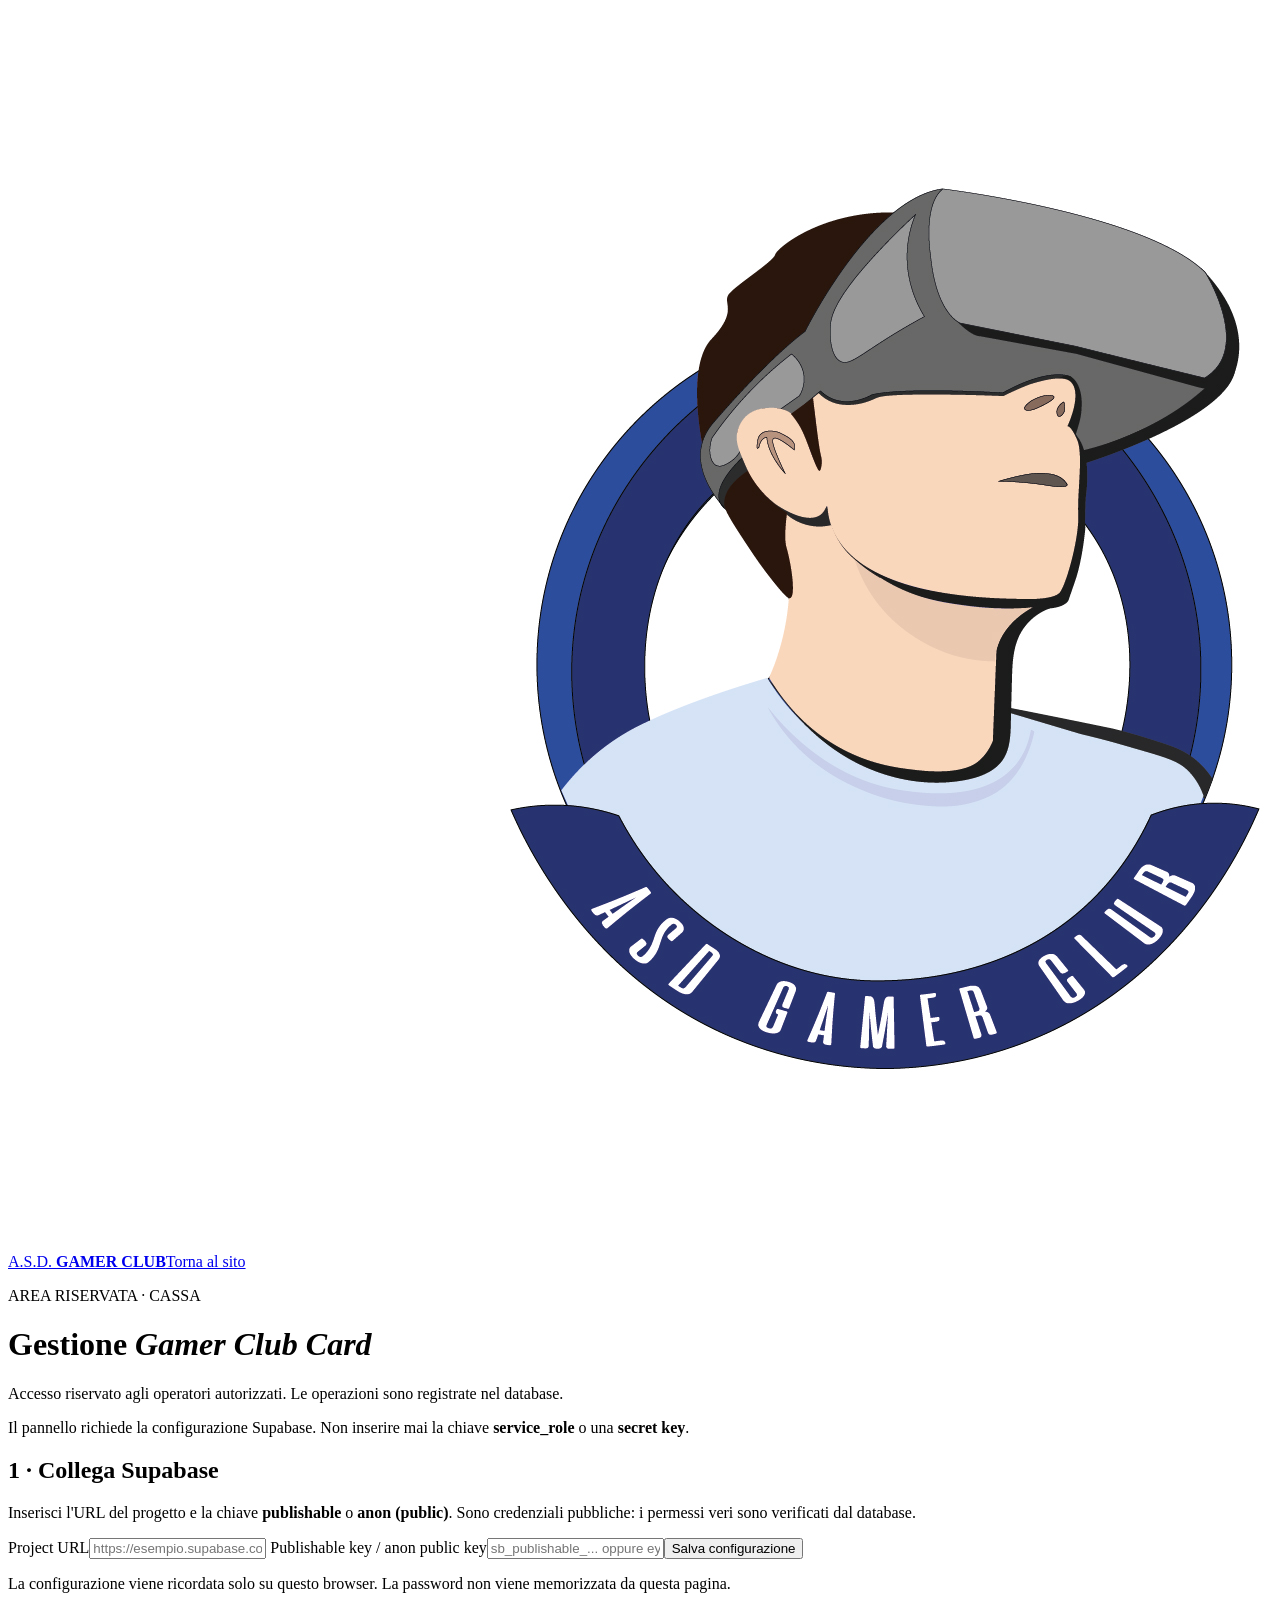
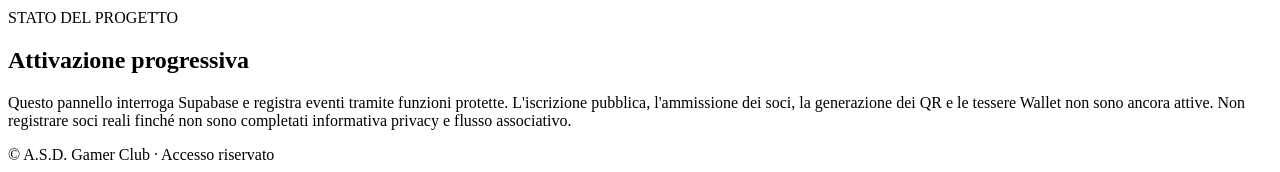
==== admin.html @ 98fac4ec "Crea pannello operatori Supabase con login e movimenti reali" ====
<!doctype html>
<html lang="it"><head><meta charset="utf-8"><meta name="viewport" content="width=device-width,initial-scale=1"><meta name="robots" content="noindex,nofollow"><title>Pannello cassa | Gamer Club Card</title><link rel="stylesheet" href="admin.css"></head>
<body><header class="bar"><a href="index.html" class="brand"><img src="LOGO%20PER%20INSTAGRAM.jpg" alt=""><span>A.S.D. <b>GAMER CLUB</b></span></a><a href="index.html">Torna al sito</a></header>
<main><div class="heading"><p class="eyebrow">AREA RISERVATA · CASSA</p><h1>Gestione <em>Gamer Club Card</em></h1><p>Accesso riservato agli operatori autorizzati. Le operazioni sono registrate nel database.</p></div>
<div id="notice" role="status" aria-live="polite" class="notice">Il pannello richiede la configurazione Supabase. Non inserire mai la chiave <b>service_role</b> o una <b>secret key</b>.</div>
<section id="setup" class="panel"><h2>1 · Collega Supabase</h2><p>Inserisci l'URL del progetto e la chiave <b>publishable</b> o <b>anon (public)</b>. Sono credenziali pubbliche: i permessi veri sono verificati dal database.</p>
<form id="config-form"><label>Project URL<input id="url" type="url" required autocomplete="url" placeholder="https://esempio.supabase.co"></label>
<label>Publishable key / anon public key<input id="key" type="text" required autocomplete="off" spellcheck="false" placeholder="sb_publishable_... oppure eyJ..."></label><button type="submit">Salva configurazione</button></form><p class="fine">La configurazione viene ricordata solo su questo browser. La password non viene memorizzata da questa pagina.</p></section>
<section id="login" class="panel" hidden><h2>2 · Accesso operatore</h2><form id="login-form"><label>Email<input id="email" type="email" required autocomplete="username" value="asdgamerclub@gmail.com"></label><label>Password<input id="password" type="password" required autocomplete="current-password"></label><div class="actions"><button type="submit">Accedi</button><button type="button" class="secondary" id="change">Modifica configurazione</button></div></form></section>
<section id="dashboard" hidden><div class="panel"><div class="horizontal"><div><p class="eyebrow">OPERATORE AUTORIZZATO</p><h2>Ricerca socio</h2></div><button type="button" class="secondary" id="logout">Esci</button></div><p>Inserisci o incolla il token UUID del QR personale. Non inserire nome e cognome in questo campo.</p>
<form id="search-form"><label>Token QR socio<input id="token" type="text" required placeholder="xxxxxxxx-xxxx-xxxx-xxxx-xxxxxxxxxxxx" autocomplete="off" spellcheck="false"></label><button type="submit">Cerca socio</button></form></div>
<div id="member" class="panel" hidden><p class="eyebrow">SCHEDA SOCIO</p><h2 id="member-name"></h2><p id="member-number"></p><div class="stats"><div><span>Stato tessera</span><strong id="member-status"></strong></div><div><span>Progresso</span><strong id="progress">0 / 10</strong></div><div><span>Premi disponibili</span><strong id="available">0</strong></div><div><span>Premi riscattati</span><strong id="redeemed">0</strong></div></div><div class="actions"><button id="add" type="button">+1 partita pagata</button><button id="redeem" class="secondary" type="button">Riscatta un premio</button></div><p class="fine">Ogni 10 partite pagate = un premio cumulabile. Per la registrazione e il riscatto è richiesta la conferma dell'operatore.</p></div></section>
<section class="panel"><p class="eyebrow">STATO DEL PROGETTO</p><h2>Attivazione progressiva</h2><p>Questo pannello interroga Supabase e registra eventi tramite funzioni protette. L'iscrizione pubblica, l'ammissione dei soci, la generazione dei QR e le tessere Wallet non sono ancora attive. Non registrare soci reali finché non sono completati informativa privacy e flusso associativo.</p></section></main><footer>© <span id="year"></span> A.S.D. Gamer Club · Accesso riservato</footer><script type="module" src="admin.js"></script></body></html>
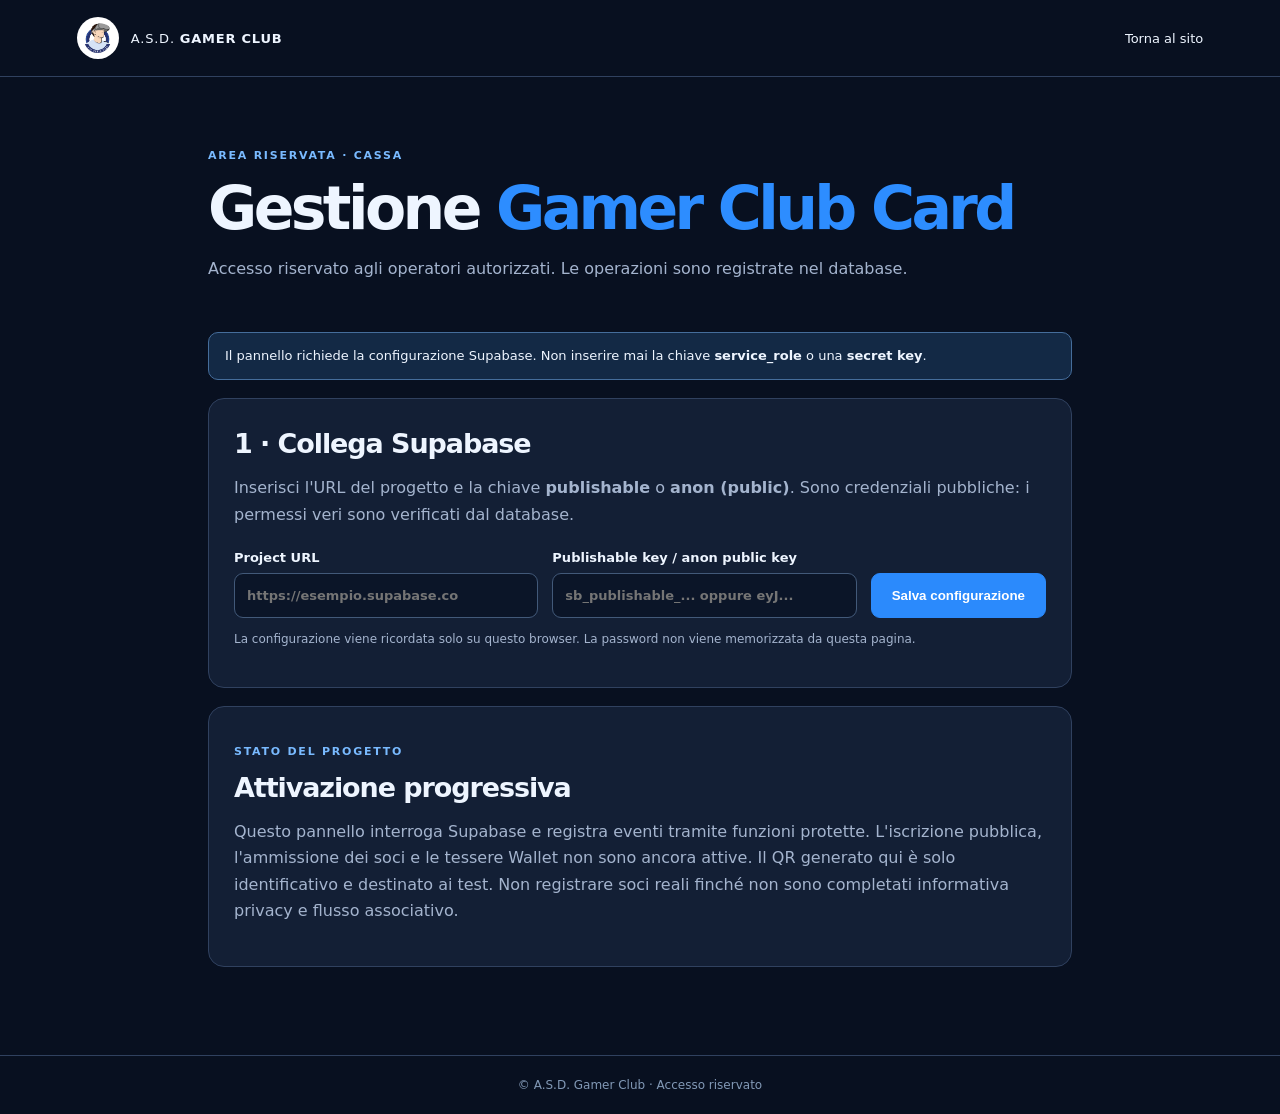
==== commit d9af43d2: "Aggiungi lettore fotocamera QR e QR identificativo nel pannello" ====
--- a/admin.html
+++ b/admin.html
@@ -8,6 +8,6 @@
 <label>Publishable key / anon public key<input id="key" type="text" required autocomplete="off" spellcheck="false" placeholder="sb_publishable_... oppure eyJ..."></label><button type="submit">Salva configurazione</button></form><p class="fine">La configurazione viene ricordata solo su questo browser. La password non viene memorizzata da questa pagina.</p></section>
 <section id="login" class="panel" hidden><h2>2 · Accesso operatore</h2><form id="login-form"><label>Email<input id="email" type="email" required autocomplete="username" value="asdgamerclub@gmail.com"></label><label>Password<input id="password" type="password" required autocomplete="current-password"></label><div class="actions"><button type="submit">Accedi</button><button type="button" class="secondary" id="change">Modifica configurazione</button></div></form></section>
 <section id="dashboard" hidden><div class="panel"><div class="horizontal"><div><p class="eyebrow">OPERATORE AUTORIZZATO</p><h2>Ricerca socio</h2></div><button type="button" class="secondary" id="logout">Esci</button></div><p>Inserisci o incolla il token UUID del QR personale. Non inserire nome e cognome in questo campo.</p>
-<form id="search-form"><label>Token QR socio<input id="token" type="text" required placeholder="xxxxxxxx-xxxx-xxxx-xxxx-xxxxxxxxxxxx" autocomplete="off" spellcheck="false"></label><button type="submit">Cerca socio</button></form></div>
-<div id="member" class="panel" hidden><p class="eyebrow">SCHEDA SOCIO</p><h2 id="member-name"></h2><p id="member-number"></p><div class="stats"><div><span>Stato tessera</span><strong id="member-status"></strong></div><div><span>Progresso</span><strong id="progress">0 / 10</strong></div><div><span>Premi disponibili</span><strong id="available">0</strong></div><div><span>Premi riscattati</span><strong id="redeemed">0</strong></div></div><div class="actions"><button id="add" type="button">+1 partita pagata</button><button id="redeem" class="secondary" type="button">Riscatta un premio</button></div><p class="fine">Ogni 10 partite pagate = un premio cumulabile. Per la registrazione e il riscatto è richiesta la conferma dell'operatore.</p></div></section>
-<section class="panel"><p class="eyebrow">STATO DEL PROGETTO</p><h2>Attivazione progressiva</h2><p>Questo pannello interroga Supabase e registra eventi tramite funzioni protette. L'iscrizione pubblica, l'ammissione dei soci, la generazione dei QR e le tessere Wallet non sono ancora attive. Non registrare soci reali finché non sono completati informativa privacy e flusso associativo.</p></section></main><footer>© <span id="year"></span> A.S.D. Gamer Club · Accesso riservato</footer><script type="module" src="admin.js"></script></body></html>+<div class="actions"><button id="scan-start" type="button" class="secondary">Scansiona QR con fotocamera</button><button id="scan-stop" type="button" class="secondary" hidden>Chiudi fotocamera</button></div><div id="scanner" hidden><video id="scan-video" autoplay muted playsinline aria-label="Inquadratura per scansione QR"></video><p class="fine">Inquadra un QR contenente solo il token UUID del socio. Nessun video viene inviato a un server dal pannello.</p></div><form id="search-form"><label>Token QR socio<input id="token" type="text" required placeholder="xxxxxxxx-xxxx-xxxx-xxxx-xxxxxxxxxxxx" autocomplete="off" spellcheck="false"></label><button type="submit">Cerca socio</button></form></div>
+<div id="member" class="panel" hidden><p class="eyebrow">SCHEDA SOCIO</p><h2 id="member-name"></h2><p id="member-number"></p><div class="stats"><div><span>Stato tessera</span><strong id="member-status"></strong></div><div><span>Progresso</span><strong id="progress">0 / 10</strong></div><div><span>Premi disponibili</span><strong id="available">0</strong></div><div><span>Premi riscattati</span><strong id="redeemed">0</strong></div></div><div class="actions"><button id="add" type="button">+1 partita pagata</button><button id="redeem" class="secondary" type="button">Riscatta un premio</button></div><div class="qr-panel"><div><h3>QR identificativo</h3><p>Visualizza il QR del socio sul dispositivo dell’operatore solo per la prova. Non è una tessera Wallet valida.</p><button id="qr-show" class="secondary" type="button">Mostra QR socio</button><button id="qr-hide" class="secondary" type="button" hidden>Nascondi QR</button></div><div id="qr-output" hidden></div></div><p class="fine">Ogni 10 partite pagate = un premio cumulabile. Per la registrazione e il riscatto è richiesta la conferma dell'operatore.</p></div></section>
+<section class="panel"><p class="eyebrow">STATO DEL PROGETTO</p><h2>Attivazione progressiva</h2><p>Questo pannello interroga Supabase e registra eventi tramite funzioni protette. L'iscrizione pubblica, l'ammissione dei soci e le tessere Wallet non sono ancora attive. Il QR generato qui è solo identificativo e destinato ai test. Non registrare soci reali finché non sono completati informativa privacy e flusso associativo.</p></section></main><footer>© <span id="year"></span> A.S.D. Gamer Club · Accesso riservato</footer><script type="module" src="admin.js"></script></body></html>
--- a/admin.css
+++ b/admin.css
@@ -0,0 +1 @@
+:root{color-scheme:dark;--bg:#081020;--panel:#131f35;--line:#30415f;--ink:#eef5ff;--muted:#a4b4ce;--blue:#2d8dff}*{box-sizing:border-box}body{margin:0;background:var(--bg);color:var(--ink);font-family:system-ui,-apple-system,Segoe UI,Arial,sans-serif}a{color:inherit;text-decoration:none}.bar{display:flex;align-items:center;justify-content:space-between;gap:12px;padding:17px clamp(16px,6vw,85px);border-bottom:1px solid var(--line);font-size:13px}.brand{display:flex;align-items:center;gap:12px;letter-spacing:.06em}.brand img{height:42px;width:42px;object-fit:cover;border-radius:50%;background:white}main{max-width:900px;margin:0 auto;padding:24px 18px 70px}.heading{padding:35px 0 18px}.eyebrow{color:#79baff;letter-spacing:.16em;font-size:11px;font-weight:850}.heading h1{font-size:clamp(39px,6vw,60px);letter-spacing:-.06em;line-height:1.05;margin:12px 0}.heading em{font-style:normal;color:var(--blue)}p{color:var(--muted);line-height:1.65}.notice{border:1px solid #456d9b;background:#132945;border-radius:10px;padding:13px 16px;font-size:13px;line-height:1.6;margin:15px 0}.notice.error{border-color:#b65c66;background:#3d1c28}.notice.success{border-color:#3eaa83;background:#15392f}.panel{border:1px solid var(--line);border-radius:16px;background:var(--panel);margin:18px 0;padding:25px}.panel h2{font-size:27px;letter-spacing:-.04em;margin:4px 0 10px}form{display:flex;flex-wrap:wrap;gap:14px;align-items:end;margin-top:22px}label{display:flex;flex-direction:column;gap:8px;font-size:13px;font-weight:650;flex:1 1 260px}input{background:#0b1528;color:white;border:1px solid #425979;border-radius:9px;padding:14px 12px;font:inherit;width:100%}input:focus{outline:2px solid #398ef8}button{padding:14px 20px;border:1px solid #2b8afc;background:#2b8afc;color:white;border-radius:9px;font-weight:750;cursor:pointer}button.secondary{background:transparent;border-color:#6188bb}button:hover{filter:brightness(1.14)}button:disabled{opacity:.4;cursor:not-allowed}.fine{font-size:12px}.horizontal{display:flex;align-items:center;justify-content:space-between;gap:15px}.actions{display:flex;gap:12px;flex-wrap:wrap}.stats{display:grid;grid-template-columns:repeat(2,1fr);gap:15px;margin:20px 0}.stats>div{background:#0b1629;border:1px solid #273a54;padding:18px;border-radius:10px}.stats span{color:var(--muted);font-size:13px;display:block}.stats strong{display:block;font-size:24px;color:#76baff;margin-top:6px}footer{padding:22px;text-align:center;border-top:1px solid var(--line);color:#8299b6;font-size:12px}[hidden]{display:none!important}@media(max-width:580px){.panel{padding:18px}.stats{grid-template-columns:1fr}.heading{padding-top:20px}}
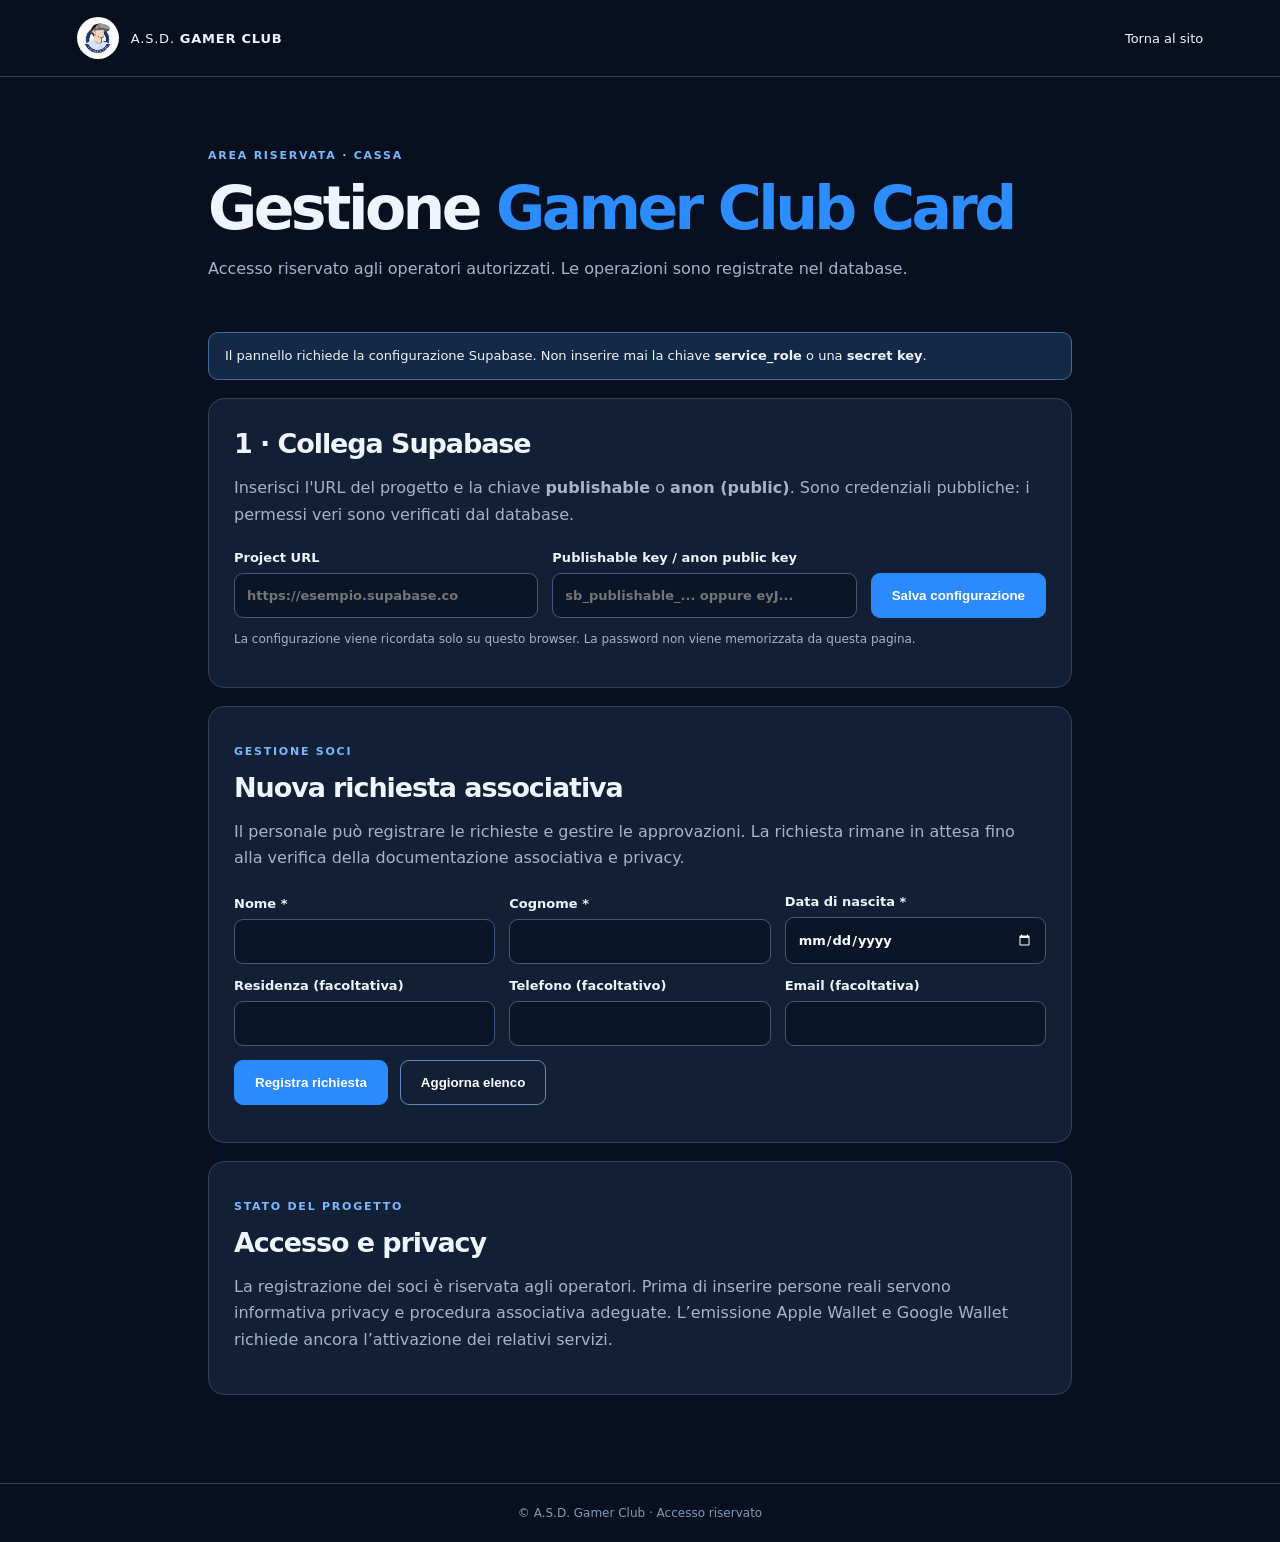
==== commit 86e8165e: "Aggiungi modulo richieste soci al pannello cassa" ====
--- a/admin.html
+++ b/admin.html
@@ -10,4 +10,5 @@
 <section id="dashboard" hidden><div class="panel"><div class="horizontal"><div><p class="eyebrow">OPERATORE AUTORIZZATO</p><h2>Ricerca socio</h2></div><button type="button" class="secondary" id="logout">Esci</button></div><p>Inserisci o incolla il token UUID del QR personale. Non inserire nome e cognome in questo campo.</p>
 <div class="actions"><button id="scan-start" type="button" class="secondary">Scansiona QR con fotocamera</button><button id="scan-stop" type="button" class="secondary" hidden>Chiudi fotocamera</button></div><div id="scanner" hidden><video id="scan-video" autoplay muted playsinline aria-label="Inquadratura per scansione QR"></video><p class="fine">Inquadra un QR contenente solo il token UUID del socio. Nessun video viene inviato a un server dal pannello.</p></div><form id="search-form"><label>Token QR socio<input id="token" type="text" required placeholder="xxxxxxxx-xxxx-xxxx-xxxx-xxxxxxxxxxxx" autocomplete="off" spellcheck="false"></label><button type="submit">Cerca socio</button></form></div>
 <div id="member" class="panel" hidden><p class="eyebrow">SCHEDA SOCIO</p><h2 id="member-name"></h2><p id="member-number"></p><div class="stats"><div><span>Stato tessera</span><strong id="member-status"></strong></div><div><span>Progresso</span><strong id="progress">0 / 10</strong></div><div><span>Premi disponibili</span><strong id="available">0</strong></div><div><span>Premi riscattati</span><strong id="redeemed">0</strong></div></div><div class="actions"><button id="add" type="button">+1 partita pagata</button><button id="redeem" class="secondary" type="button">Riscatta un premio</button></div><div class="qr-panel"><div><h3>QR identificativo</h3><p>Visualizza il QR del socio sul dispositivo dell’operatore solo per la prova. Non è una tessera Wallet valida.</p><button id="qr-show" class="secondary" type="button">Mostra QR socio</button><button id="qr-hide" class="secondary" type="button" hidden>Nascondi QR</button></div><div id="qr-output" hidden></div></div><p class="fine">Ogni 10 partite pagate = un premio cumulabile. Per la registrazione e il riscatto è richiesta la conferma dell'operatore.</p></div></section>
-<section class="panel"><p class="eyebrow">STATO DEL PROGETTO</p><h2>Attivazione progressiva</h2><p>Questo pannello interroga Supabase e registra eventi tramite funzioni protette. L'iscrizione pubblica, l'ammissione dei soci e le tessere Wallet non sono ancora attive. Il QR generato qui è solo identificativo e destinato ai test. Non registrare soci reali finché non sono completati informativa privacy e flusso associativo.</p></section></main><footer>© <span id="year"></span> A.S.D. Gamer Club · Accesso riservato</footer><script type="module" src="admin.js"></script></body></html>+<section class="panel" id="requests"><p class="eyebrow">GESTIONE SOCI</p><h2>Nuova richiesta associativa</h2><p>Il personale può registrare le richieste e gestire le approvazioni. La richiesta rimane in attesa fino alla verifica della documentazione associativa e privacy.</p><form id="create-member"><label>Nome *<input id="new-first" type="text" maxlength="80" required></label><label>Cognome *<input id="new-last" type="text" maxlength="80" required></label><label>Data di nascita *<input id="new-birth" type="date" required></label><label>Residenza (facoltativa)<input id="new-residence" type="text" maxlength="160"></label><label>Telefono (facoltativo)<input id="new-phone" type="tel" maxlength="24"></label><label>Email (facoltativa)<input id="new-email" type="email" maxlength="254"></label><div class="actions"><button id="create-submit" type="submit">Registra richiesta</button><button id="reload-members" type="button" class="secondary">Aggiorna elenco</button></div></form><p id="members-feedback" class="fine" role="status"></p><div class="member-list" id="members-list"></div></section>
+<section class="panel"><p class="eyebrow">STATO DEL PROGETTO</p><h2>Accesso e privacy</h2><p>La registrazione dei soci è riservata agli operatori. Prima di inserire persone reali servono informativa privacy e procedura associativa adeguate. L’emissione Apple Wallet e Google Wallet richiede ancora l’attivazione dei relativi servizi.</p></section></main><footer>© <span id="year"></span> A.S.D. Gamer Club · Accesso riservato</footer><script type="module" src="admin.js"></script></body></html>
--- a/admin.css
+++ b/admin.css
@@ -1 +1,2 @@
-:root{color-scheme:dark;--bg:#081020;--panel:#131f35;--line:#30415f;--ink:#eef5ff;--muted:#a4b4ce;--blue:#2d8dff}*{box-sizing:border-box}body{margin:0;background:var(--bg);color:var(--ink);font-family:system-ui,-apple-system,Segoe UI,Arial,sans-serif}a{color:inherit;text-decoration:none}.bar{display:flex;align-items:center;justify-content:space-between;gap:12px;padding:17px clamp(16px,6vw,85px);border-bottom:1px solid var(--line);font-size:13px}.brand{display:flex;align-items:center;gap:12px;letter-spacing:.06em}.brand img{height:42px;width:42px;object-fit:cover;border-radius:50%;background:white}main{max-width:900px;margin:0 auto;padding:24px 18px 70px}.heading{padding:35px 0 18px}.eyebrow{color:#79baff;letter-spacing:.16em;font-size:11px;font-weight:850}.heading h1{font-size:clamp(39px,6vw,60px);letter-spacing:-.06em;line-height:1.05;margin:12px 0}.heading em{font-style:normal;color:var(--blue)}p{color:var(--muted);line-height:1.65}.notice{border:1px solid #456d9b;background:#132945;border-radius:10px;padding:13px 16px;font-size:13px;line-height:1.6;margin:15px 0}.notice.error{border-color:#b65c66;background:#3d1c28}.notice.success{border-color:#3eaa83;background:#15392f}.panel{border:1px solid var(--line);border-radius:16px;background:var(--panel);margin:18px 0;padding:25px}.panel h2{font-size:27px;letter-spacing:-.04em;margin:4px 0 10px}form{display:flex;flex-wrap:wrap;gap:14px;align-items:end;margin-top:22px}label{display:flex;flex-direction:column;gap:8px;font-size:13px;font-weight:650;flex:1 1 260px}input{background:#0b1528;color:white;border:1px solid #425979;border-radius:9px;padding:14px 12px;font:inherit;width:100%}input:focus{outline:2px solid #398ef8}button{padding:14px 20px;border:1px solid #2b8afc;background:#2b8afc;color:white;border-radius:9px;font-weight:750;cursor:pointer}button.secondary{background:transparent;border-color:#6188bb}button:hover{filter:brightness(1.14)}button:disabled{opacity:.4;cursor:not-allowed}.fine{font-size:12px}.horizontal{display:flex;align-items:center;justify-content:space-between;gap:15px}.actions{display:flex;gap:12px;flex-wrap:wrap}.stats{display:grid;grid-template-columns:repeat(2,1fr);gap:15px;margin:20px 0}.stats>div{background:#0b1629;border:1px solid #273a54;padding:18px;border-radius:10px}.stats span{color:var(--muted);font-size:13px;display:block}.stats strong{display:block;font-size:24px;color:#76baff;margin-top:6px}footer{padding:22px;text-align:center;border-top:1px solid var(--line);color:#8299b6;font-size:12px}[hidden]{display:none!important}@media(max-width:580px){.panel{padding:18px}.stats{grid-template-columns:1fr}.heading{padding-top:20px}}+:root{color-scheme:dark;--bg:#081020;--panel:#131f35;--line:#30415f;--ink:#eef5ff;--muted:#a4b4ce;--blue:#2d8dff}*{box-sizing:border-box}body{margin:0;background:var(--bg);color:var(--ink);font-family:system-ui,-apple-system,Segoe UI,Arial,sans-serif}a{color:inherit;text-decoration:none}.bar{display:flex;align-items:center;justify-content:space-between;gap:12px;padding:17px clamp(16px,6vw,85px);border-bottom:1px solid var(--line);font-size:13px}.brand{display:flex;align-items:center;gap:12px;letter-spacing:.06em}.brand img{height:42px;width:42px;object-fit:cover;border-radius:50%;background:white}main{max-width:900px;margin:0 auto;padding:24px 18px 70px}.heading{padding:35px 0 18px}.eyebrow{color:#79baff;letter-spacing:.16em;font-size:11px;font-weight:850}.heading h1{font-size:clamp(39px,6vw,60px);letter-spacing:-.06em;line-height:1.05;margin:12px 0}.heading em{font-style:normal;color:var(--blue)}p{color:var(--muted);line-height:1.65}.notice{border:1px solid #456d9b;background:#132945;border-radius:10px;padding:13px 16px;font-size:13px;line-height:1.6;margin:15px 0}.notice.error{border-color:#b65c66;background:#3d1c28}.notice.success{border-color:#3eaa83;background:#15392f}.panel{border:1px solid var(--line);border-radius:16px;background:var(--panel);margin:18px 0;padding:25px}.panel h2{font-size:27px;letter-spacing:-.04em;margin:4px 0 10px}form{display:flex;flex-wrap:wrap;gap:14px;align-items:end;margin-top:22px}label{display:flex;flex-direction:column;gap:8px;font-size:13px;font-weight:650;flex:1 1 260px}input{background:#0b1528;color:white;border:1px solid #425979;border-radius:9px;padding:14px 12px;font:inherit;width:100%}input:focus{outline:2px solid #398ef8}button{padding:14px 20px;border:1px solid #2b8afc;background:#2b8afc;color:white;border-radius:9px;font-weight:750;cursor:pointer}button.secondary{background:transparent;border-color:#6188bb}button:hover{filter:brightness(1.14)}button:disabled{opacity:.4;cursor:not-allowed}.fine{font-size:12px}.horizontal{display:flex;align-items:center;justify-content:space-between;gap:15px}.actions{display:flex;gap:12px;flex-wrap:wrap}.stats{display:grid;grid-template-columns:repeat(2,1fr);gap:15px;margin:20px 0}.stats>div{background:#0b1629;border:1px solid #273a54;padding:18px;border-radius:10px}.stats span{color:var(--muted);font-size:13px;display:block}.stats strong{display:block;font-size:24px;color:#76baff;margin-top:6px}footer{padding:22px;text-align:center;border-top:1px solid var(--line);color:#8299b6;font-size:12px}[hidden]{display:none!important}@media(max-width:580px){.panel{padding:18px}.stats{grid-template-columns:1fr}.heading{padding-top:20px}}
+#scanner{margin-top:18px;padding:12px;border:1px solid #3b5275;border-radius:12px;max-width:440px}#scan-video{width:100%;max-height:340px;object-fit:cover;border-radius:8px;background:#030711}.qr-panel{display:flex;align-items:center;justify-content:space-between;gap:22px;flex-wrap:wrap;border-top:1px solid #30415f;padding-top:22px;margin-top:23px}.qr-panel>div:first-child{max-width:360px}.qr-panel h3{margin:0;font-size:20px}.qr-panel p{font-size:13px}.qr-panel button{margin-right:9px;margin-bottom:9px}#qr-output{background:white;padding:13px;border-radius:12px;text-align:center;color:#1c2b44}#qr-output canvas{display:block;max-width:100%;height:auto}#qr-output .fine{color:#1c2b44;max-width:240px}
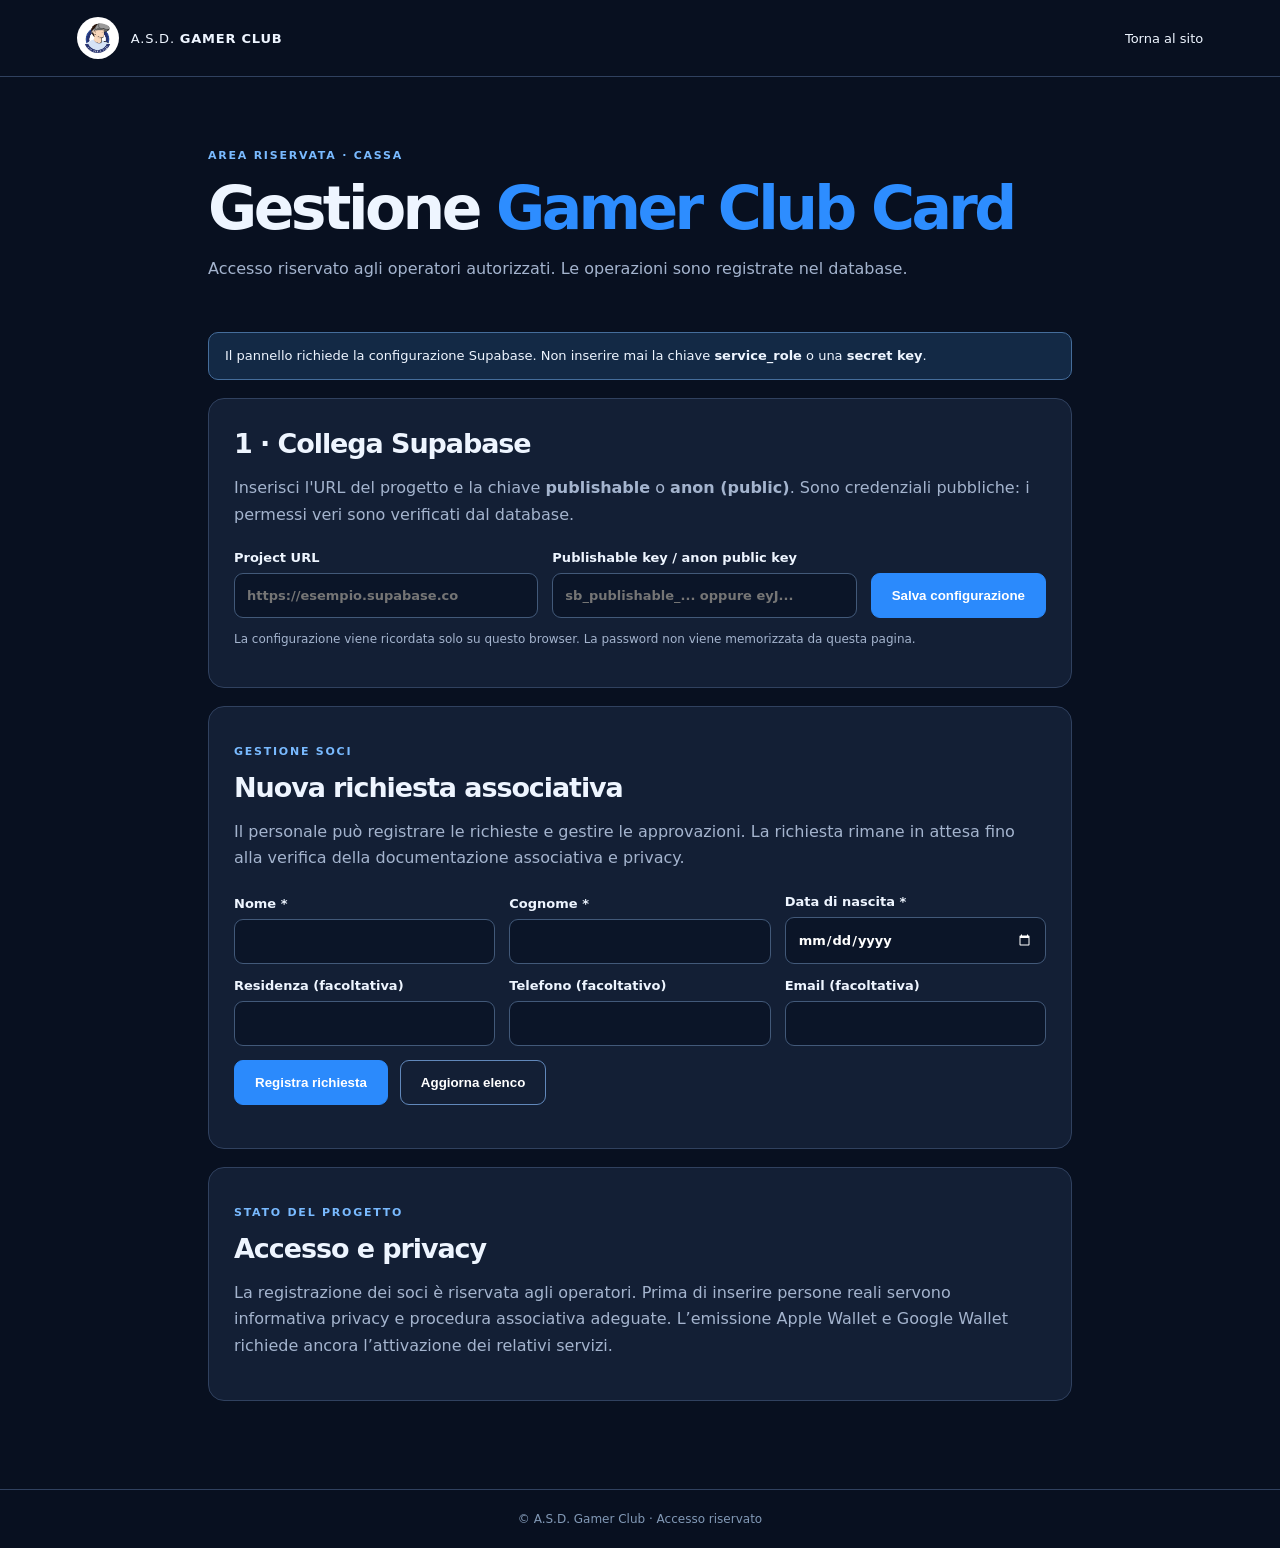
==== commit a38ab568: "Aggiungi foto VR, postazioni PS5 e galleria moderata" ====
--- a/admin.html
+++ b/admin.html
@@ -9,6 +9,7 @@
 <section id="login" class="panel" hidden><h2>2 · Accesso operatore</h2><form id="login-form"><label>Email<input id="email" type="email" required autocomplete="username" value="asdgamerclub@gmail.com"></label><label>Password<input id="password" type="password" required autocomplete="current-password"></label><div class="actions"><button type="submit">Accedi</button><button type="button" class="secondary" id="change">Modifica configurazione</button></div></form></section>
 <section id="dashboard" hidden><div class="panel"><div class="horizontal"><div><p class="eyebrow">OPERATORE AUTORIZZATO</p><h2>Ricerca socio</h2></div><button type="button" class="secondary" id="logout">Esci</button></div><p>Inserisci o incolla il token UUID del QR personale. Non inserire nome e cognome in questo campo.</p>
 <div class="actions"><button id="scan-start" type="button" class="secondary">Scansiona QR con fotocamera</button><button id="scan-stop" type="button" class="secondary" hidden>Chiudi fotocamera</button></div><div id="scanner" hidden><video id="scan-video" autoplay muted playsinline aria-label="Inquadratura per scansione QR"></video><p class="fine">Inquadra un QR contenente solo il token UUID del socio. Nessun video viene inviato a un server dal pannello.</p></div><form id="search-form"><label>Token QR socio<input id="token" type="text" required placeholder="xxxxxxxx-xxxx-xxxx-xxxx-xxxxxxxxxxxx" autocomplete="off" spellcheck="false"></label><button type="submit">Cerca socio</button></form></div>
+<div id="gallery-moderation" class="panel"><div class="horizontal"><div><p class="eyebrow">GALLERIA FOTOGRAFICA</p><h2>Foto da approvare</h2></div><button type="button" class="secondary" id="gallery-admin-refresh">Aggiorna foto</button></div><p>Controlla le fotografie inviate prima della pubblicazione. Accetta soltanto immagini autorizzate e appropriate.</p><div id="gallery-admin-list" class="gallery-admin-list"></div><p id="gallery-admin-status" class="fine" role="status"></p><p class="fine"><a href="galleria.html">Apri la galleria pubblica</a></p></div>
 <div id="member" class="panel" hidden><p class="eyebrow">SCHEDA SOCIO</p><h2 id="member-name"></h2><p id="member-number"></p><div class="stats"><div><span>Stato tessera</span><strong id="member-status"></strong></div><div><span>Progresso</span><strong id="progress">0 / 10</strong></div><div><span>Premi disponibili</span><strong id="available">0</strong></div><div><span>Premi riscattati</span><strong id="redeemed">0</strong></div></div><div class="actions"><button id="add" type="button">+1 partita pagata</button><button id="redeem" class="secondary" type="button">Riscatta un premio</button></div><div class="qr-panel"><div><h3>QR identificativo</h3><p>Visualizza il QR del socio sul dispositivo dell’operatore solo per la prova. Non è una tessera Wallet valida.</p><button id="qr-show" class="secondary" type="button">Mostra QR socio</button><button id="qr-hide" class="secondary" type="button" hidden>Nascondi QR</button></div><div id="qr-output" hidden></div></div><p class="fine">Ogni 10 partite pagate = un premio cumulabile. Per la registrazione e il riscatto è richiesta la conferma dell'operatore.</p></div></section>
 <section class="panel" id="requests"><p class="eyebrow">GESTIONE SOCI</p><h2>Nuova richiesta associativa</h2><p>Il personale può registrare le richieste e gestire le approvazioni. La richiesta rimane in attesa fino alla verifica della documentazione associativa e privacy.</p><form id="create-member"><label>Nome *<input id="new-first" type="text" maxlength="80" required></label><label>Cognome *<input id="new-last" type="text" maxlength="80" required></label><label>Data di nascita *<input id="new-birth" type="date" required></label><label>Residenza (facoltativa)<input id="new-residence" type="text" maxlength="160"></label><label>Telefono (facoltativo)<input id="new-phone" type="tel" maxlength="24"></label><label>Email (facoltativa)<input id="new-email" type="email" maxlength="254"></label><div class="actions"><button id="create-submit" type="submit">Registra richiesta</button><button id="reload-members" type="button" class="secondary">Aggiorna elenco</button></div></form><p id="members-feedback" class="fine" role="status"></p><div class="member-list" id="members-list"></div></section>
 <section class="panel"><p class="eyebrow">STATO DEL PROGETTO</p><h2>Accesso e privacy</h2><p>La registrazione dei soci è riservata agli operatori. Prima di inserire persone reali servono informativa privacy e procedura associativa adeguate. L’emissione Apple Wallet e Google Wallet richiede ancora l’attivazione dei relativi servizi.</p></section></main><footer>© <span id="year"></span> A.S.D. Gamer Club · Accesso riservato</footer><script type="module" src="admin.js"></script></body></html>
--- a/admin.css
+++ b/admin.css
@@ -1,2 +1,4 @@
 :root{color-scheme:dark;--bg:#081020;--panel:#131f35;--line:#30415f;--ink:#eef5ff;--muted:#a4b4ce;--blue:#2d8dff}*{box-sizing:border-box}body{margin:0;background:var(--bg);color:var(--ink);font-family:system-ui,-apple-system,Segoe UI,Arial,sans-serif}a{color:inherit;text-decoration:none}.bar{display:flex;align-items:center;justify-content:space-between;gap:12px;padding:17px clamp(16px,6vw,85px);border-bottom:1px solid var(--line);font-size:13px}.brand{display:flex;align-items:center;gap:12px;letter-spacing:.06em}.brand img{height:42px;width:42px;object-fit:cover;border-radius:50%;background:white}main{max-width:900px;margin:0 auto;padding:24px 18px 70px}.heading{padding:35px 0 18px}.eyebrow{color:#79baff;letter-spacing:.16em;font-size:11px;font-weight:850}.heading h1{font-size:clamp(39px,6vw,60px);letter-spacing:-.06em;line-height:1.05;margin:12px 0}.heading em{font-style:normal;color:var(--blue)}p{color:var(--muted);line-height:1.65}.notice{border:1px solid #456d9b;background:#132945;border-radius:10px;padding:13px 16px;font-size:13px;line-height:1.6;margin:15px 0}.notice.error{border-color:#b65c66;background:#3d1c28}.notice.success{border-color:#3eaa83;background:#15392f}.panel{border:1px solid var(--line);border-radius:16px;background:var(--panel);margin:18px 0;padding:25px}.panel h2{font-size:27px;letter-spacing:-.04em;margin:4px 0 10px}form{display:flex;flex-wrap:wrap;gap:14px;align-items:end;margin-top:22px}label{display:flex;flex-direction:column;gap:8px;font-size:13px;font-weight:650;flex:1 1 260px}input{background:#0b1528;color:white;border:1px solid #425979;border-radius:9px;padding:14px 12px;font:inherit;width:100%}input:focus{outline:2px solid #398ef8}button{padding:14px 20px;border:1px solid #2b8afc;background:#2b8afc;color:white;border-radius:9px;font-weight:750;cursor:pointer}button.secondary{background:transparent;border-color:#6188bb}button:hover{filter:brightness(1.14)}button:disabled{opacity:.4;cursor:not-allowed}.fine{font-size:12px}.horizontal{display:flex;align-items:center;justify-content:space-between;gap:15px}.actions{display:flex;gap:12px;flex-wrap:wrap}.stats{display:grid;grid-template-columns:repeat(2,1fr);gap:15px;margin:20px 0}.stats>div{background:#0b1629;border:1px solid #273a54;padding:18px;border-radius:10px}.stats span{color:var(--muted);font-size:13px;display:block}.stats strong{display:block;font-size:24px;color:#76baff;margin-top:6px}footer{padding:22px;text-align:center;border-top:1px solid var(--line);color:#8299b6;font-size:12px}[hidden]{display:none!important}@media(max-width:580px){.panel{padding:18px}.stats{grid-template-columns:1fr}.heading{padding-top:20px}}
 #scanner{margin-top:18px;padding:12px;border:1px solid #3b5275;border-radius:12px;max-width:440px}#scan-video{width:100%;max-height:340px;object-fit:cover;border-radius:8px;background:#030711}.qr-panel{display:flex;align-items:center;justify-content:space-between;gap:22px;flex-wrap:wrap;border-top:1px solid #30415f;padding-top:22px;margin-top:23px}.qr-panel>div:first-child{max-width:360px}.qr-panel h3{margin:0;font-size:20px}.qr-panel p{font-size:13px}.qr-panel button{margin-right:9px;margin-bottom:9px}#qr-output{background:white;padding:13px;border-radius:12px;text-align:center;color:#1c2b44}#qr-output canvas{display:block;max-width:100%;height:auto}#qr-output .fine{color:#1c2b44;max-width:240px}
+
+.member-list{display:flex;flex-direction:column;gap:10px;margin-top:18px}.member-row{border:1px solid #314967;border-radius:11px;background:#0c192d;padding:15px;display:flex;justify-content:space-between;align-items:center;gap:12px;flex-wrap:wrap}.member-row p{font-size:12px;margin:5px 0}.member-row strong{font-size:15px}
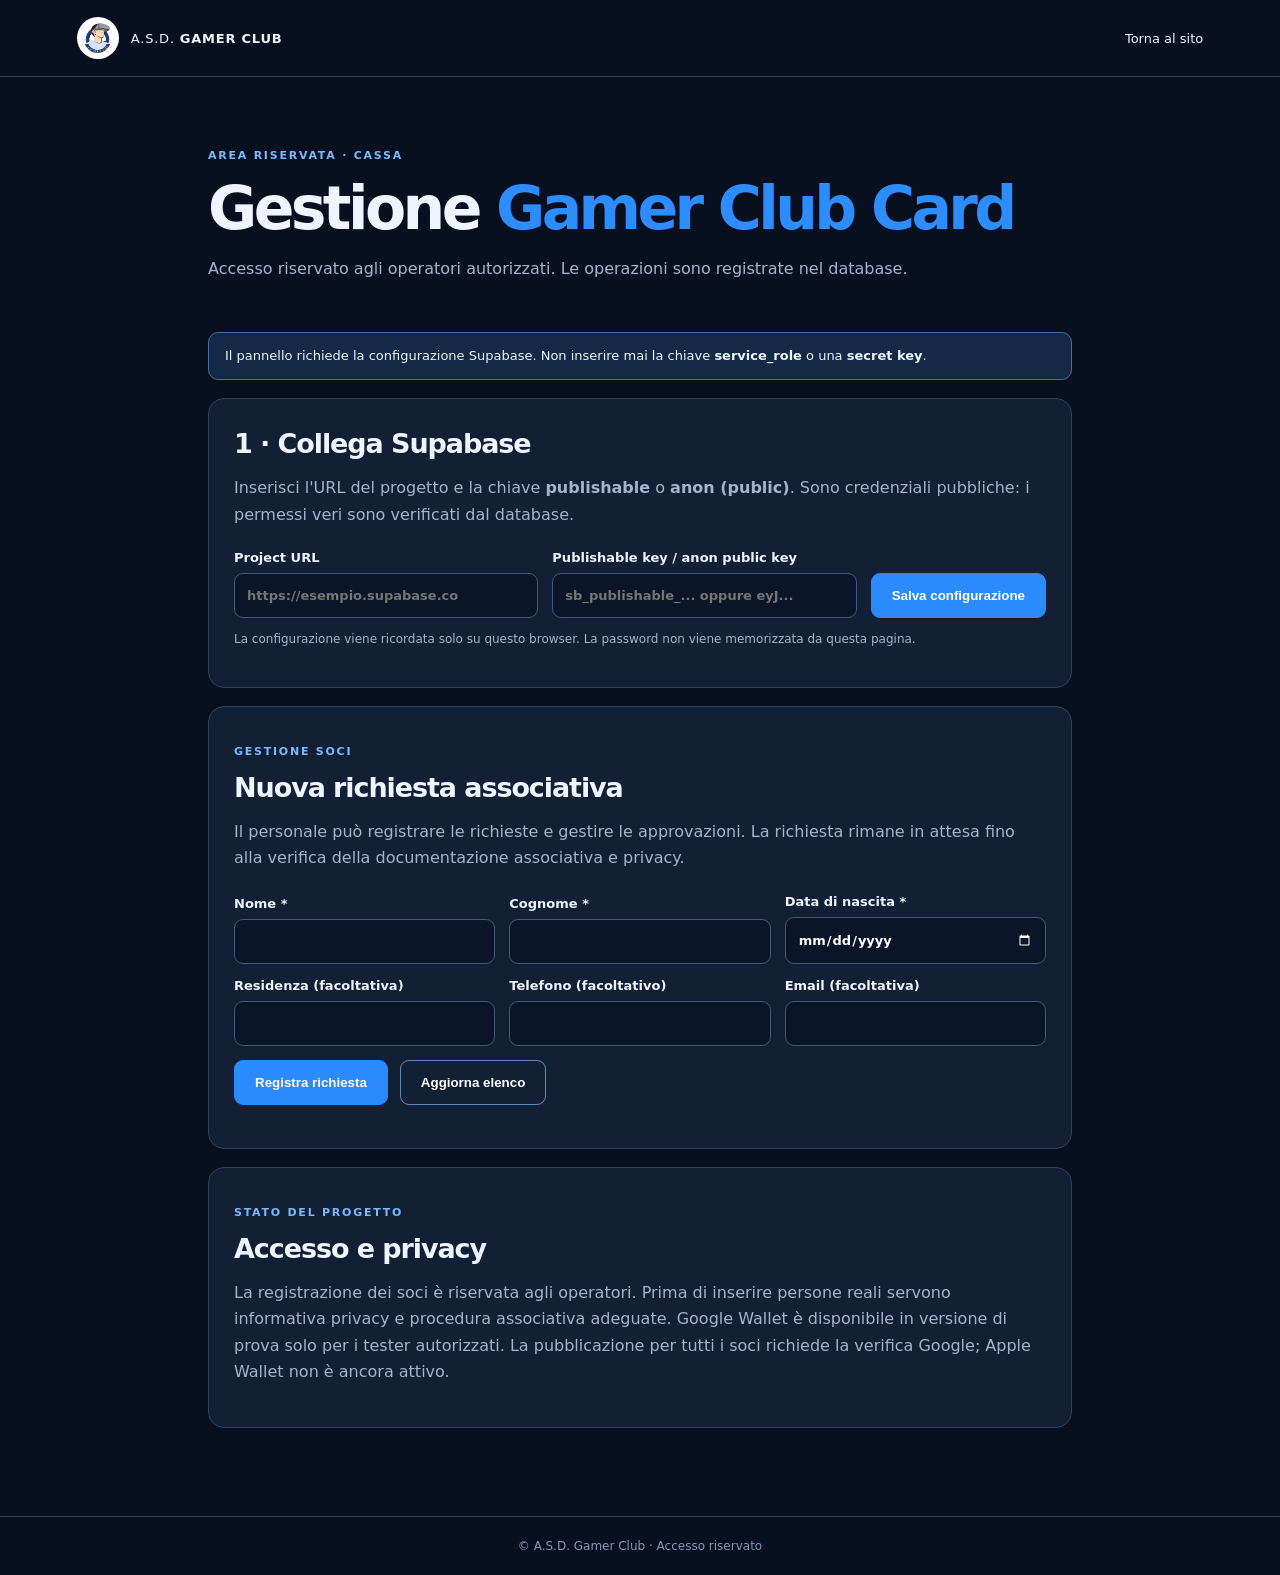
==== commit 811ba861: "Collega emissione sicura Google Wallet di test al pannello cassa" ====
--- a/admin.html
+++ b/admin.html
@@ -10,6 +10,6 @@
 <section id="dashboard" hidden><div class="panel"><div class="horizontal"><div><p class="eyebrow">OPERATORE AUTORIZZATO</p><h2>Ricerca socio</h2></div><button type="button" class="secondary" id="logout">Esci</button></div><p>Inserisci o incolla il token UUID del QR personale. Non inserire nome e cognome in questo campo.</p>
 <div class="actions"><button id="scan-start" type="button" class="secondary">Scansiona QR con fotocamera</button><button id="scan-stop" type="button" class="secondary" hidden>Chiudi fotocamera</button></div><div id="scanner" hidden><video id="scan-video" autoplay muted playsinline aria-label="Inquadratura per scansione QR"></video><p class="fine">Inquadra un QR contenente solo il token UUID del socio. Nessun video viene inviato a un server dal pannello.</p></div><form id="search-form"><label>Token QR socio<input id="token" type="text" required placeholder="xxxxxxxx-xxxx-xxxx-xxxx-xxxxxxxxxxxx" autocomplete="off" spellcheck="false"></label><button type="submit">Cerca socio</button></form></div>
 <div id="gallery-moderation" class="panel"><div class="horizontal"><div><p class="eyebrow">GALLERIA FOTOGRAFICA</p><h2>Foto da approvare</h2></div><button type="button" class="secondary" id="gallery-admin-refresh">Aggiorna foto</button></div><p>Controlla le fotografie inviate prima della pubblicazione. Accetta soltanto immagini autorizzate e appropriate.</p><div id="gallery-admin-list" class="gallery-admin-list"></div><p id="gallery-admin-status" class="fine" role="status"></p><p class="fine"><a href="galleria.html">Apri la galleria pubblica</a></p></div>
-<div id="member" class="panel" hidden><p class="eyebrow">SCHEDA SOCIO</p><h2 id="member-name"></h2><p id="member-number"></p><div class="stats"><div><span>Stato tessera</span><strong id="member-status"></strong></div><div><span>Progresso</span><strong id="progress">0 / 10</strong></div><div><span>Premi disponibili</span><strong id="available">0</strong></div><div><span>Premi riscattati</span><strong id="redeemed">0</strong></div></div><div class="actions"><button id="add" type="button">+1 partita pagata</button><button id="redeem" class="secondary" type="button">Riscatta un premio</button></div><div class="qr-panel"><div><h3>QR identificativo</h3><p>Visualizza il QR del socio sul dispositivo dell’operatore solo per la prova. Non è una tessera Wallet valida.</p><button id="qr-show" class="secondary" type="button">Mostra QR socio</button><button id="qr-hide" class="secondary" type="button" hidden>Nascondi QR</button></div><div id="qr-output" hidden></div></div><p class="fine">Ogni 10 partite pagate = un premio cumulabile. Per la registrazione e il riscatto è richiesta la conferma dell'operatore.</p></div></section>
+<div id="member" class="panel" hidden><p class="eyebrow">SCHEDA SOCIO</p><h2 id="member-name"></h2><p id="member-number"></p><div class="stats"><div><span>Stato tessera</span><strong id="member-status"></strong></div><div><span>Progresso</span><strong id="progress">0 / 10</strong></div><div><span>Premi disponibili</span><strong id="available">0</strong></div><div><span>Premi riscattati</span><strong id="redeemed">0</strong></div></div><div class="tier-panel"><div><p class="eyebrow">LIVELLO TESSERA</p><h3 id="card-tier">BLU</h3><p id="tier-description" class="fine">Il colore cambia automaticamente quando maturano i requisiti.</p></div><button type="button" id="gold-toggle" class="secondary" hidden>Assegna Oro</button></div><div class="actions"><button id="add" type="button">+1 partita pagata</button><button id="redeem" class="secondary" type="button">Riscatta un premio</button></div><div class="wallet-panel"><div><p class="eyebrow">GOOGLE WALLET · TEST</p><h3>Gamer Club Card</h3><p class="fine">Genera la tessera del socio attivo tramite Supabase. Il collegamento di test è personale; non condividerlo pubblicamente.</p><button type="button" id="wallet-generate">Prepara tessera Google Wallet</button><p id="wallet-feedback" class="fine" role="status" aria-live="polite"></p><a id="wallet-save" href="#" rel="noopener noreferrer" target="_blank" hidden>Aggiungi a Google Wallet</a></div></div><div class="qr-panel"><div><h3>QR identificativo</h3><p>Visualizza il QR del socio sul dispositivo dell’operatore solo per la prova. Non è una tessera Wallet valida.</p><button id="qr-show" class="secondary" type="button">Mostra QR socio</button><button id="qr-hide" class="secondary" type="button" hidden>Nascondi QR</button></div><div id="qr-output" hidden></div></div><p class="fine">Ogni 10 partite pagate = un premio cumulabile. Per la registrazione e il riscatto è richiesta la conferma dell'operatore.</p></div></section>
 <section class="panel" id="requests"><p class="eyebrow">GESTIONE SOCI</p><h2>Nuova richiesta associativa</h2><p>Il personale può registrare le richieste e gestire le approvazioni. La richiesta rimane in attesa fino alla verifica della documentazione associativa e privacy.</p><form id="create-member"><label>Nome *<input id="new-first" type="text" maxlength="80" required></label><label>Cognome *<input id="new-last" type="text" maxlength="80" required></label><label>Data di nascita *<input id="new-birth" type="date" required></label><label>Residenza (facoltativa)<input id="new-residence" type="text" maxlength="160"></label><label>Telefono (facoltativo)<input id="new-phone" type="tel" maxlength="24"></label><label>Email (facoltativa)<input id="new-email" type="email" maxlength="254"></label><div class="actions"><button id="create-submit" type="submit">Registra richiesta</button><button id="reload-members" type="button" class="secondary">Aggiorna elenco</button></div></form><p id="members-feedback" class="fine" role="status"></p><div class="member-list" id="members-list"></div></section>
-<section class="panel"><p class="eyebrow">STATO DEL PROGETTO</p><h2>Accesso e privacy</h2><p>La registrazione dei soci è riservata agli operatori. Prima di inserire persone reali servono informativa privacy e procedura associativa adeguate. L’emissione Apple Wallet e Google Wallet richiede ancora l’attivazione dei relativi servizi.</p></section></main><footer>© <span id="year"></span> A.S.D. Gamer Club · Accesso riservato</footer><script type="module" src="admin.js"></script></body></html>+<section class="panel"><p class="eyebrow">STATO DEL PROGETTO</p><h2>Accesso e privacy</h2><p>La registrazione dei soci è riservata agli operatori. Prima di inserire persone reali servono informativa privacy e procedura associativa adeguate. Google Wallet è disponibile in versione di prova solo per i tester autorizzati. La pubblicazione per tutti i soci richiede la verifica Google; Apple Wallet non è ancora attivo.</p></section></main><footer>© <span id="year"></span> A.S.D. Gamer Club · Accesso riservato</footer><script type="module" src="admin.js"></script></body></html>
--- a/admin.css
+++ b/admin.css
@@ -2,3 +2,13 @@
 #scanner{margin-top:18px;padding:12px;border:1px solid #3b5275;border-radius:12px;max-width:440px}#scan-video{width:100%;max-height:340px;object-fit:cover;border-radius:8px;background:#030711}.qr-panel{display:flex;align-items:center;justify-content:space-between;gap:22px;flex-wrap:wrap;border-top:1px solid #30415f;padding-top:22px;margin-top:23px}.qr-panel>div:first-child{max-width:360px}.qr-panel h3{margin:0;font-size:20px}.qr-panel p{font-size:13px}.qr-panel button{margin-right:9px;margin-bottom:9px}#qr-output{background:white;padding:13px;border-radius:12px;text-align:center;color:#1c2b44}#qr-output canvas{display:block;max-width:100%;height:auto}#qr-output .fine{color:#1c2b44;max-width:240px}
 
 .member-list{display:flex;flex-direction:column;gap:10px;margin-top:18px}.member-row{border:1px solid #314967;border-radius:11px;background:#0c192d;padding:15px;display:flex;justify-content:space-between;align-items:center;gap:12px;flex-wrap:wrap}.member-row p{font-size:12px;margin:5px 0}.member-row strong{font-size:15px}
+
+.gallery-admin-list{display:grid;grid-template-columns:repeat(auto-fit,minmax(260px,1fr));gap:16px;margin-top:18px}
+.gallery-admin-item{border:1px solid #3b5578;border-radius:12px;background:#0b1729;overflow:hidden}
+.gallery-admin-item img{display:block;width:100%;height:220px;object-fit:cover}
+.gallery-admin-item>div{padding:14px}.gallery-admin-item p{color:#c7d8ed;font-size:13px;margin:0 0 16px}
+.gallery-admin-item .actions{display:flex;flex-wrap:wrap;gap:8px}
+.gallery-admin-item button{font-size:12px;padding:10px 12px}
+#gallery-admin-status{margin-top:20px}
+
+.tier-panel{border:1px solid #405b80;background:linear-gradient(135deg,#101f37,#0b1424);padding:18px 20px;border-radius:13px;display:flex;align-items:center;justify-content:space-between;flex-wrap:wrap;gap:15px;margin:22px 0}.tier-panel .eyebrow{margin:0}.tier-panel h3{font-size:27px;letter-spacing:.05em;margin:6px 0}.tier-panel h3[data-tier="blue"]{color:#5ba8ff}.tier-panel h3[data-tier="silver"]{color:#d8e1eb}.tier-panel h3[data-tier="gold"]{color:#ffd16b}.tier-panel p.fine{margin:0;max-width:390px}.tier-panel button{font-size:12px}
